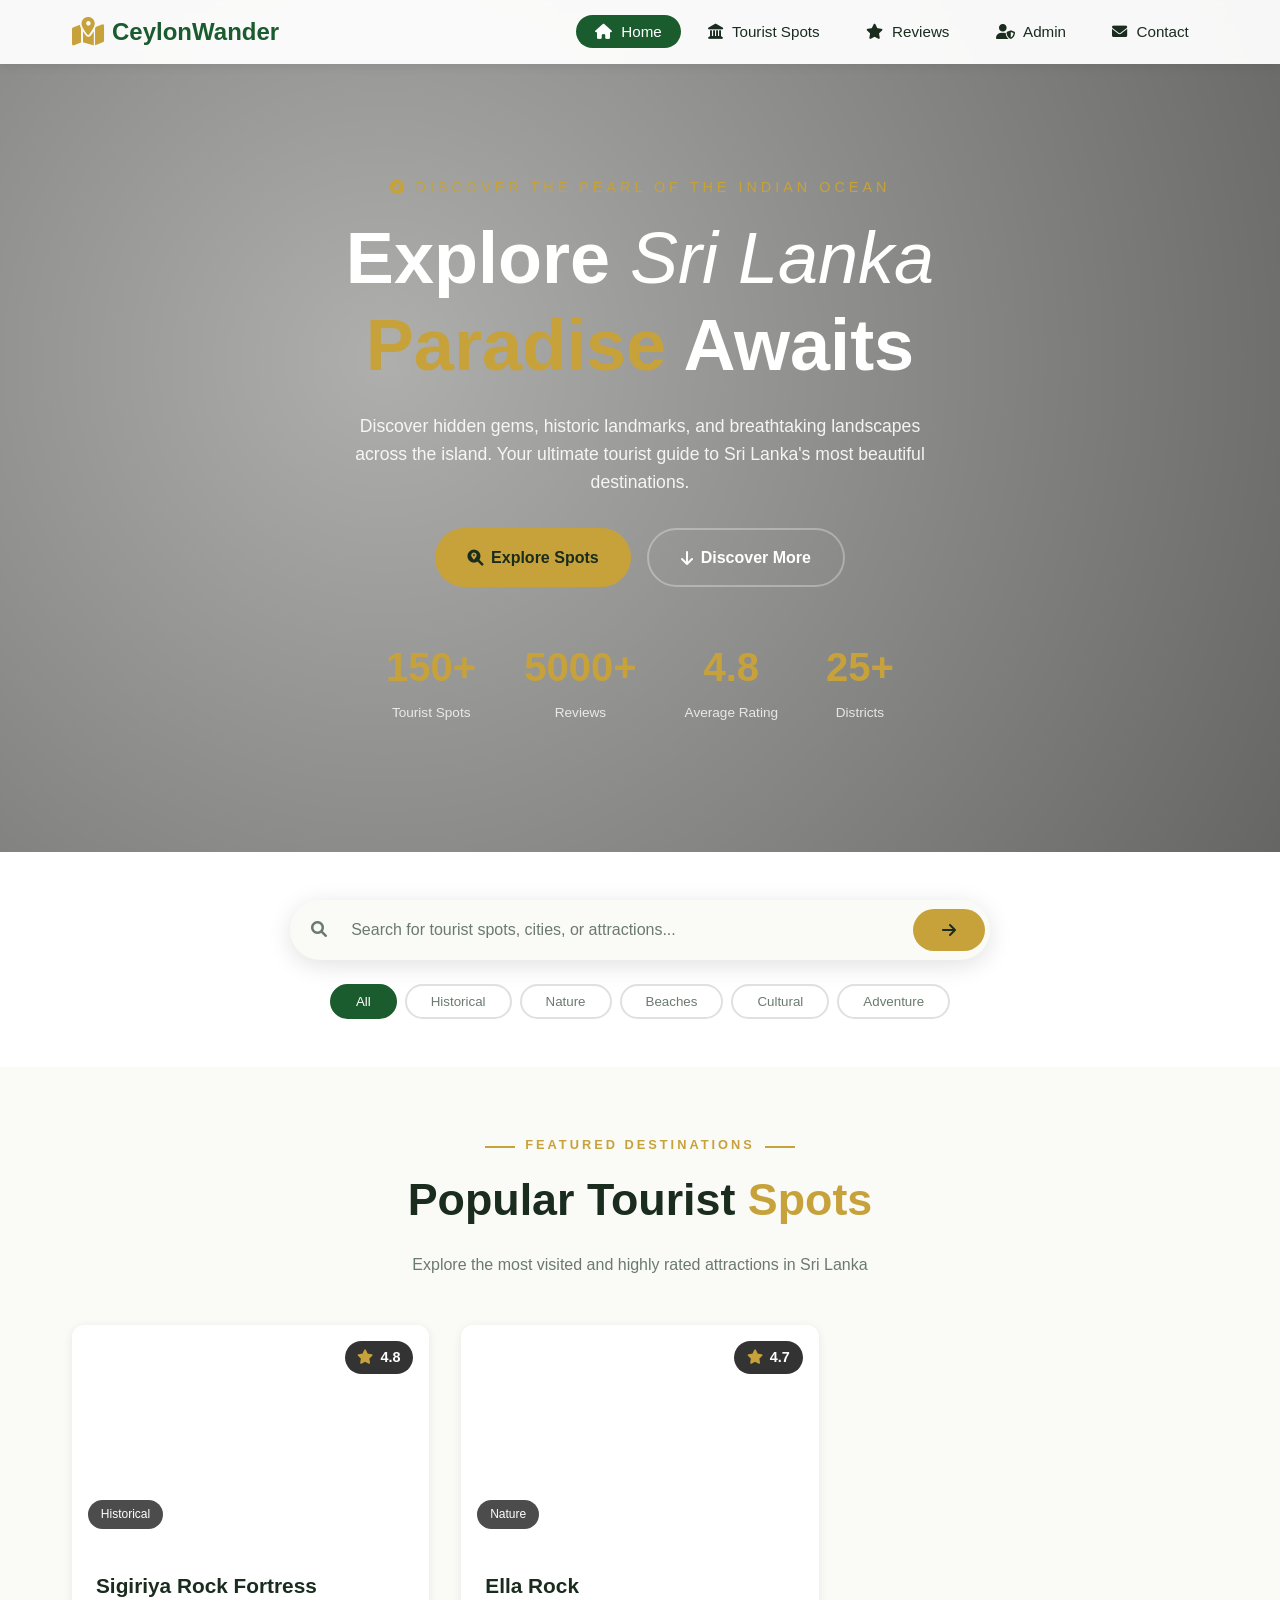
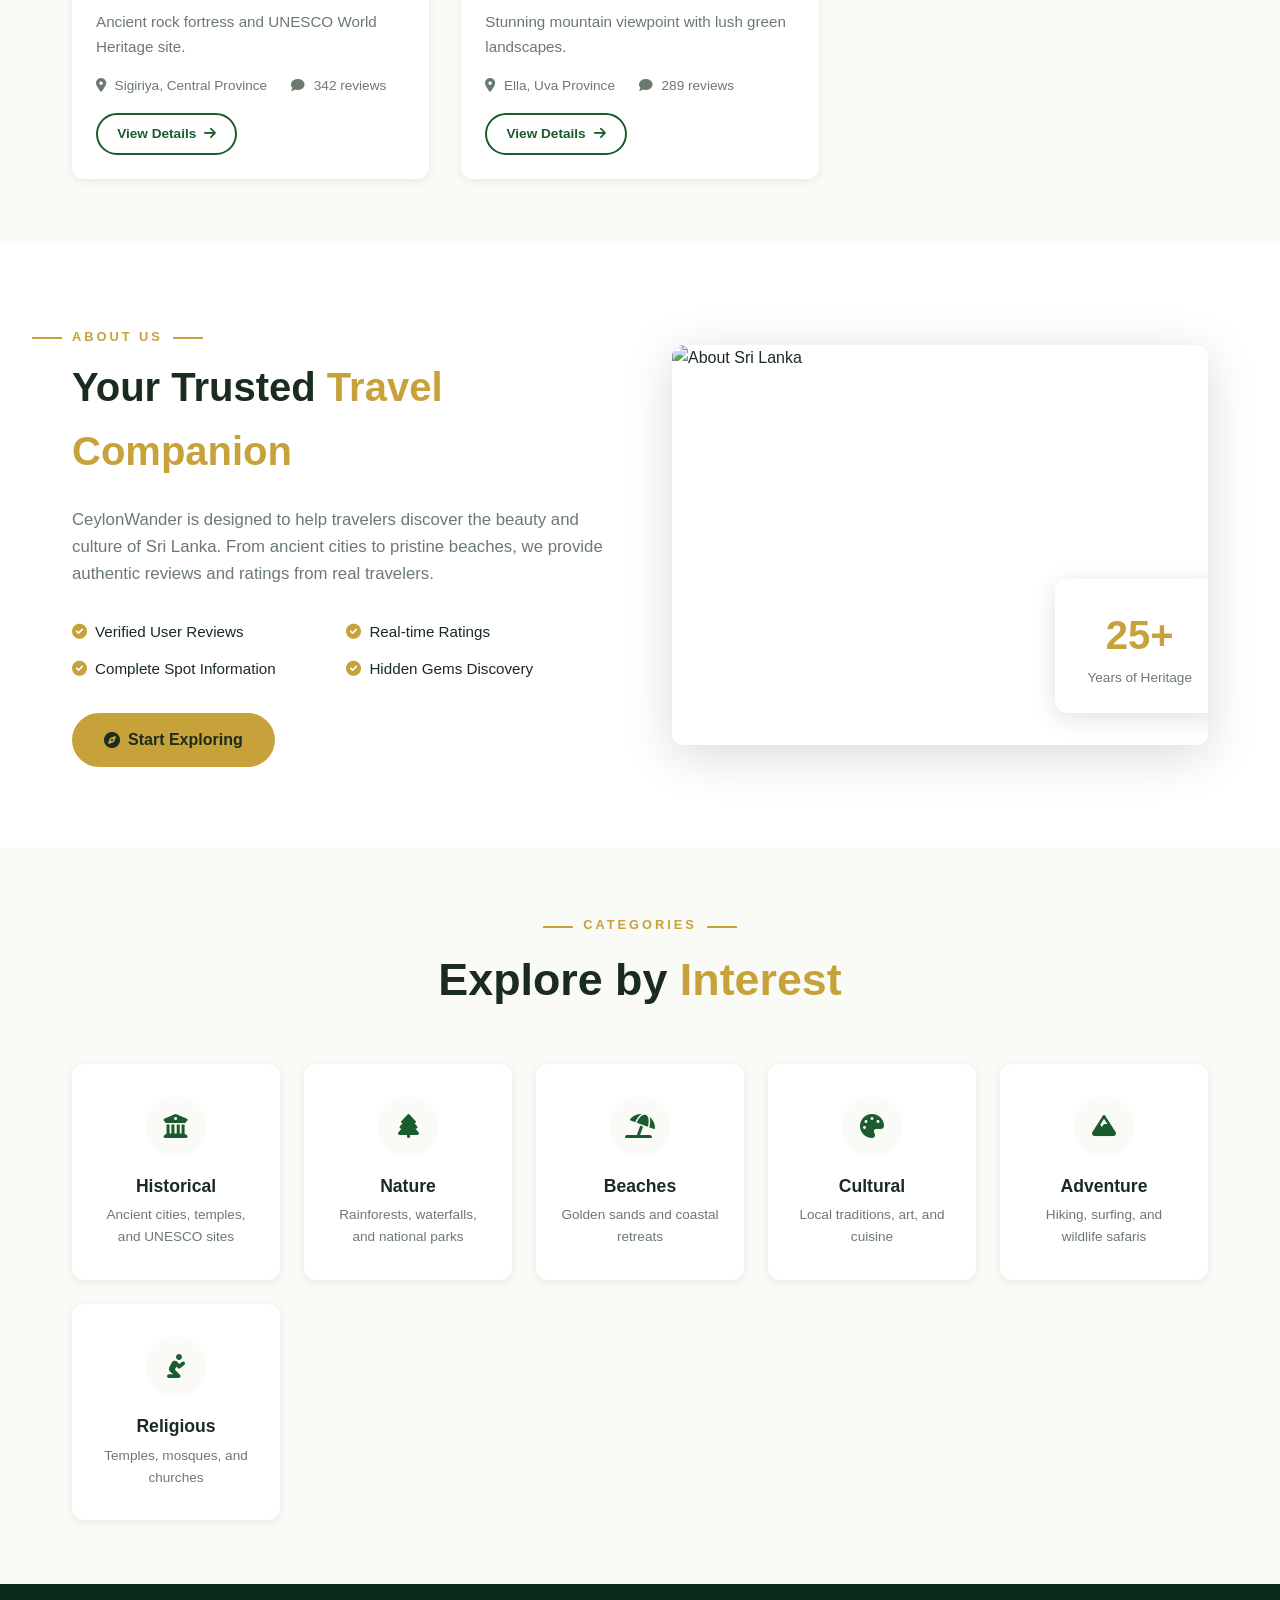
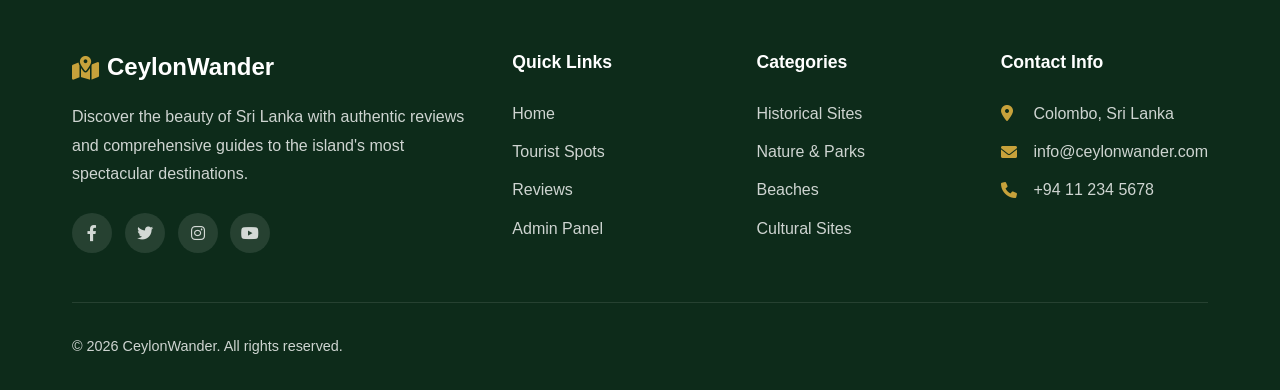
==== index.html @ 2b038f2c "CeylonWander frontend" ====
<!DOCTYPE html>
<html lang="en">
<head>
    <meta charset="UTF-8">
    <meta name="viewport" content="width=device-width, initial-scale=1.0">
    <title>CeylonWander - Home</title>
    <link rel="stylesheet" href="css/style.css">
    <link rel="stylesheet" href="https://cdnjs.cloudflare.com/ajax/libs/font-awesome/6.0.0/css/all.min.css">
</head>
<body>
    <!-- Navigation Bar -->
    <nav class="navbar">
        <div class="nav-container">
            <div class="nav-logo">
                <a href="index.html">
                    <i class="fas fa-map-marked-alt"></i>
                    <span>CeylonWander</span>
                </a>
            </div>
            <ul class="nav-menu" id="navMenu">
                <li><a href="index.html" class="active"><i class="fas fa-home"></i> Home</a></li>
                <li><a href="spots.html"><i class="fas fa-landmark"></i> Tourist Spots</a></li>
                <li><a href="reviews.html"><i class="fas fa-star"></i> Reviews</a></li>
                <li><a href="admin.html"><i class="fas fa-user-shield"></i> Admin</a></li>
                <li><a href="#contact"><i class="fas fa-envelope"></i> Contact</a></li>
            </ul>
            <div class="nav-toggle" id="navToggle">
                <i class="fas fa-bars"></i>
            </div>
        </div>
    </nav>

    <!-- Hero Section -->
    <section class="hero" id="hero">
        <div class="hero-bg-img"></div>
        <div class="cloud-moving">
            <img src="images/cloud.png" alt="cloud" />
        </div>
        <div class="cloud-moving cloud-moving-2">
            <img src="images/cloud.png" alt="cloud" />
        </div>
        <div class="cloud-moving cloud-moving-3">
            <img src="images/cloud.png" alt="cloud" />
        </div>
        <div class="hero-gradient"></div>
        <div class="particles" id="particles"></div>
        <div class="hero-content">
            <div class="hero-eyebrow">
                <i class="fas fa-compass"></i> DISCOVER THE PEARL OF THE INDIAN OCEAN
            </div>
            <h1 class="hero-title">
                Explore <em>Sri Lanka</em><br>
                <span style="color: #C7A23B;">Paradise</span> Awaits
            </h1>
            <p class="hero-subtitle">
                Discover hidden gems, historic landmarks, and breathtaking landscapes
                across the island. Your ultimate tourist guide to Sri Lanka's most
                beautiful destinations.
            </p>
            <div class="hero-actions">
                <a href="spots.html" class="btn btn-primary">
                    <i class="fas fa-search-location"></i> Explore Spots
                </a>
                <a href="#featured" class="btn btn-ghost">
                    <i class="fas fa-arrow-down"></i> Discover More
                </a>
            </div>
            <div class="hero-stats">
                <div class="stat-item">
                    <div class="stat-number" data-count="150">0</div>
                    <div class="stat-label">Tourist Spots</div>
                </div>
                <div class="stat-item">
                    <div class="stat-number" data-count="5000">0</div>
                    <div class="stat-label">Reviews</div>
                </div>
                <div class="stat-item">
                    <div class="stat-number" data-count="4.8">0</div>
                    <div class="stat-label">Average Rating</div>
                </div>
                <div class="stat-item">
                    <div class="stat-number" data-count="25">0</div>
                    <div class="stat-label">Districts</div>
                </div>
            </div>
        </div>
    </section>

    <!-- Search Section -->
    <section class="search-section" id="search">
        <div class="container">
            <div class="search-box">
                <div class="search-icon">
                    <i class="fas fa-search"></i>
                </div>
                <input type="text" id="searchInput" placeholder="Search for tourist spots, cities, or attractions..." />
                <button class="btn btn-primary" onclick="searchSpots()">
                    <i class="fas fa-arrow-right"></i>
                </button>
            </div>
            <div class="search-filters">
                <button class="filter-btn active" data-filter="all">All</button>
                <button class="filter-btn" data-filter="historical">Historical</button>
                <button class="filter-btn" data-filter="nature">Nature</button>
                <button class="filter-btn" data-filter="beach">Beaches</button>
                <button class="filter-btn" data-filter="cultural">Cultural</button>
                <button class="filter-btn" data-filter="adventure">Adventure</button>
            </div>
        </div>
    </section>

    <!-- Featured Tourist Spots -->
    <section class="featured-spots" id="featured">
        <div class="container">
            <div class="section-header">
                <span class="section-tag">Featured Destinations</span>
                <h2>Popular Tourist <span style="color: var(--primary-gold);">Spots</span></h2>
                <p>Explore the most visited and highly rated attractions in Sri Lanka</p>
            </div>
            <div class="spots-grid" id="spotsGrid">
                <!-- Spots will be loaded dynamically via JavaScript -->
            </div>
        </div>
    </section>

    <!-- About Section -->
    <section class="about-section" id="about">
        <div class="container">
            <div class="about-content">
                <div class="about-text">
                    <span class="section-tag">About Us</span>
                    <h2>Your Trusted <span style="color: var(--primary-gold);">Travel Companion</span></h2>
                    <p>
                        CeylonWander is designed to help travelers
                        discover the beauty and culture of Sri Lanka. From ancient cities
                        to pristine beaches, we provide authentic reviews and ratings from
                        real travelers.
                    </p>
                    <div class="about-features">
                        <div class="about-feature">
                            <i class="fas fa-check-circle"></i>
                            <span>Verified User Reviews</span>
                        </div>
                        <div class="about-feature">
                            <i class="fas fa-check-circle"></i>
                            <span>Real-time Ratings</span>
                        </div>
                        <div class="about-feature">
                            <i class="fas fa-check-circle"></i>
                            <span>Complete Spot Information</span>
                        </div>
                        <div class="about-feature">
                            <i class="fas fa-check-circle"></i>
                            <span>Hidden Gems Discovery</span>
                        </div>
                    </div>
                    <a href="spots.html" class="btn btn-gold">
                        <i class="fas fa-compass"></i> Start Exploring
                    </a>
                </div>
                <div class="about-image">
                    <img src="images/about-sri-lanka.jpg" alt="About Sri Lanka" />
                    <div class="about-image-overlay">
                        <div class="about-experience">
                            <span class="exp-number">25+</span>
                            <span class="exp-label">Years of Heritage</span>
                        </div>
                    </div>
                </div>
            </div>
        </div>
    </section>

    <!-- Quick Categories -->
    <section class="categories-section">
        <div class="container">
            <div class="section-header">
                <span class="section-tag">Categories</span>
                <h2>Explore by <span style="color: var(--primary-gold);">Interest</span></h2>
            </div>
            <div class="categories-grid">
                <div class="category-card" data-category="historical">
                    <div class="category-icon">
                        <i class="fas fa-university"></i>
                    </div>
                    <h3>Historical</h3>
                    <p>Ancient cities, temples, and UNESCO sites</p>
                </div>
                <div class="category-card" data-category="nature">
                    <div class="category-icon">
                        <i class="fas fa-tree"></i>
                    </div>
                    <h3>Nature</h3>
                    <p>Rainforests, waterfalls, and national parks</p>
                </div>
                <div class="category-card" data-category="beach">
                    <div class="category-icon">
                        <i class="fas fa-umbrella-beach"></i>
                    </div>
                    <h3>Beaches</h3>
                    <p>Golden sands and coastal retreats</p>
                </div>
                <div class="category-card" data-category="cultural">
                    <div class="category-icon">
                        <i class="fas fa-palette"></i>
                    </div>
                    <h3>Cultural</h3>
                    <p>Local traditions, art, and cuisine</p>
                </div>
                <div class="category-card" data-category="adventure">
                    <div class="category-icon">
                        <i class="fas fa-mountain"></i>
                    </div>
                    <h3>Adventure</h3>
                    <p>Hiking, surfing, and wildlife safaris</p>
                </div>
                <div class="category-card" data-category="religious">
                    <div class="category-icon">
                        <i class="fas fa-pray"></i>
                    </div>
                    <h3>Religious</h3>
                    <p>Temples, mosques, and churches</p>
                </div>
            </div>
        </div>
    </section>

    <!-- Footer -->
    <footer class="footer" id="contact">
        <div class="container">
            <div class="footer-grid">
                <div class="footer-col">
                    <div class="footer-logo">
                        <i class="fas fa-map-marked-alt"></i>
                        <span>CeylonWander</span>
                    </div>
                    <p>
                        Discover the beauty of Sri Lanka with authentic reviews
                        and comprehensive guides to the island's most spectacular
                        destinations.
                    </p>
                    <div class="social-links">
                        <a href="#"><i class="fab fa-facebook-f"></i></a>
                        <a href="#"><i class="fab fa-twitter"></i></a>
                        <a href="#"><i class="fab fa-instagram"></i></a>
                        <a href="#"><i class="fab fa-youtube"></i></a>
                    </div>
                </div>
                <div class="footer-col">
                    <h4>Quick Links</h4>
                    <ul>
                        <li><a href="index.html">Home</a></li>
                        <li><a href="spots.html">Tourist Spots</a></li>
                        <li><a href="reviews.html">Reviews</a></li>
                        <li><a href="admin.html">Admin Panel</a></li>
                    </ul>
                </div>
                <div class="footer-col">
                    <h4>Categories</h4>
                    <ul>
                        <li><a href="spots.html?category=historical">Historical Sites</a></li>
                        <li><a href="spots.html?category=nature">Nature &amp; Parks</a></li>
                        <li><a href="spots.html?category=beach">Beaches</a></li>
                        <li><a href="spots.html?category=cultural">Cultural Sites</a></li>
                    </ul>
                </div>
                <div class="footer-col">
                    <h4>Contact Info</h4>
                    <ul class="contact-info">
                        <li>
                            <i class="fas fa-map-marker-alt"></i>
                            <span>Colombo, Sri Lanka</span>
                        </li>
                        <li>
                            <i class="fas fa-envelope"></i>
                            <span>info@ceylonwander.com</span>
                        </li>
                        <li>
                            <i class="fas fa-phone"></i>
                            <span>+94 11 234 5678</span>
                        </li>
                    </ul>
                </div>
            </div>
            <div class="footer-bottom">
                <p>&copy; 2026 CeylonWander. All rights reserved.</p>
            </div>
        </div>
    </footer>

    <!-- ======================================== -->
    <!-- SCRIPTS - Load in CORRECT ORDER          -->
    <!-- ======================================== -->
    <!-- 1. API Configuration FIRST -->
    <script src="js/api-config.js"></script>
    <!-- 2. Core Utilities -->
    <script src="js/app.js"></script>
    <!-- 3. Data Handling -->
    <script src="js/spots.js"></script>
    <script src="js/reviews.js"></script>

    <!-- ======================================== -->
    <!-- HOME PAGE INITIALIZATION                 -->
    <!-- ======================================== -->
    <script>
        /**
         * Load featured spots from Azure API
         */
        async function loadFeaturedSpots() {
            try {
                const spots = await getSpots();
                const grid = document.getElementById('spotsGrid');

                if (!spots || !Array.isArray(spots) || spots.length === 0) {
                    grid.innerHTML = `
                        <div style="text-align: center; padding: 2rem; grid-column: 1 / -1;">
                            <p style="color: var(--text-muted);">No tourist spots found. Add some in the admin panel!</p>
                        </div>
                    `;
                    return;
                }

                const featuredSpots = spots.slice(0, 6);
                grid.innerHTML = featuredSpots.map(spot => `
                    <div class="spot-card" data-category="${spot.category}">
                        <div class="spot-image">
                            <img src="${spot.imageUrl || spot.image || 'images/placeholder.jpg'}"
                                alt="${spot.name}"
                                loading="lazy"
                                onerror="this.src='images/placeholder.jpg'">
                            <span class="spot-rating">
                                <i class="fas fa-star"></i> ${spot.rating || 0}
                            </span>
                            <span class="spot-category">${spot.category}</span>
                        </div>
                        <div class="spot-info">
                            <h3>${spot.name}</h3>
                            <p>${spot.shortDescription}</p>
                            <div class="spot-meta">
                                <span><i class="fas fa-map-marker-alt"></i> ${spot.location}</span>
                                <span><i class="fas fa-comment"></i> ${spot.reviewsCount || 0} reviews</span>
                            </div>
                            <a href="spot-details.html?id=${spot.id}" class="btn btn-outline btn-sm">
                                View Details <i class="fas fa-arrow-right"></i>
                            </a>
                        </div>
                    </div>
                `).join('');
            } catch (error) {
                console.error('Error loading featured spots:', error);
                document.getElementById('spotsGrid').innerHTML = `
                    <div style="text-align: center; padding: 2rem; grid-column: 1 / -1;">
                        <p style="color: red;">Error loading spots. Check console for details.</p>
                    </div>
                `;
            }
        }

        /**
         * Setup data change listener to refresh spots when admin makes changes
         */
        function setupDataChangeListener() {
            try {
                const channel = new BroadcastChannel('sl_tourist_data');
                channel.onmessage = function(event) {
                    if (event.data.type === 'dataChanged') {
                        console.log('Data changed, refreshing featured spots...');
                        loadFeaturedSpots();
                    }
                };
            } catch (e) {
                console.log('Using polling fallback for data changes...');
                setInterval(async function() {
                    const lastChange = localStorage.getItem('dataChanged');
                    const lastLoaded = sessionStorage.getItem('homeSpotsLastLoaded');
                    if (lastChange && (!lastLoaded || lastChange > lastLoaded)) {
                        console.log('Data changed via polling, refreshing featured spots...');
                        await loadFeaturedSpots();
                        sessionStorage.setItem('homeSpotsLastLoaded', lastChange);
                    }
                }, 3000);
            }
        }

        /**
         * Initialize hero animations (stats counter)
         */
        function initHeroAnimations() {
            const stats = document.querySelectorAll('.stat-number');
            stats.forEach(stat => {
                const target = parseFloat(stat.getAttribute('data-count'));
                let current = 0;
                const increment = target / 60;
                const timer = setInterval(() => {
                    current += increment;
                    if (current >= target) {
                        stat.textContent = target + (target === 4.8 ? '' : '+');
                        clearInterval(timer);
                    } else {
                        stat.textContent = Math.floor(current) + (target === 4.8 ? '' : '+');
                    }
                }, 30);
            });
        }

        /**
         * Initialize search functionality
         */
        function initSearch() {
            const searchInput = document.getElementById('searchInput');
            if (searchInput) {
                searchInput.addEventListener('keypress', function(e) {
                    if (e.key === 'Enter') {
                        searchSpots();
                    }
                });
            }
        }

        /**
         * Search spots function
         */
        function searchSpots() {
            const query = document.getElementById('searchInput').value;
            if (query.trim()) {
                window.location.href = `spots.html?search=${encodeURIComponent(query)}`;
            }
        }

        /**
         * Initialize category filters
         */
        function initCategoryFilters() {
            const filterBtns = document.querySelectorAll('.filter-btn');
            const categoryCards = document.querySelectorAll('.category-card');

            filterBtns.forEach(btn => {
                btn.addEventListener('click', function() {
                    filterBtns.forEach(b => b.classList.remove('active'));
                    this.classList.add('active');
                    const filter = this.getAttribute('data-filter');
                    if (filter === 'all') {
                        window.location.href = 'spots.html';
                    } else {
                        window.location.href = `spots.html?category=${filter}`;
                    }
                });
            });

            categoryCards.forEach(card => {
                card.addEventListener('click', function() {
                    const category = this.getAttribute('data-category');
                    window.location.href = `spots.html?category=${category}`;
                });
            });
        }

        // ========================================
        // INITIALIZE ON PAGE LOAD
        // ========================================
        document.addEventListener('DOMContentLoaded', function() {
            loadFeaturedSpots();
            initHeroAnimations();
            initSearch();
            initCategoryFilters();
            setupDataChangeListener();
        });

        // Make functions globally available
        window.loadFeaturedSpots = loadFeaturedSpots;
        window.initHeroAnimations = initHeroAnimations;
        window.initSearch = initSearch;
        window.searchSpots = searchSpots;
        window.initCategoryFilters = initCategoryFilters;
        window.setupDataChangeListener = setupDataChangeListener;
    </script>
</body>
</html>
---- css/style.css ----
/* ========================================
   CSS VARIABLES & RESET
   ======================================== */
:root {
    --primary-green: #1A5C2E;
    --primary-gold: #C7A23B;
    --primary-dark: #0D2B1A;
    --text-dark: #1A2C1E;
    --text-light: #F5F5F0;
    --text-muted: #6B7A6F;
    --bg-light: #FAFAF7;
    --bg-white: #FFFFFF;
    --shadow-sm: 0 2px 10px rgba(0,0,0,0.08);
    --shadow-md: 0 5px 25px rgba(0,0,0,0.12);
    --shadow-lg: 0 10px 50px rgba(0,0,0,0.15);
    --border-radius: 12px;
    --transition: all 0.3s cubic-bezier(0.4, 0, 0.2, 1);
}

* {
    margin: 0;
    padding: 0;
    box-sizing: border-box;
}

html {
    scroll-behavior: smooth;
}

body {
    font-family: 'Segoe UI', Tahoma, Geneva, Verdana, sans-serif;
    background-color: var(--bg-light);
    color: var(--text-dark);
    line-height: 1.6;
    overflow-x: hidden;
}

a {
    text-decoration: none;
    color: inherit;
}

ul {
    list-style: none;
}

img {
    max-width: 100%;
    height: auto;
    display: block;
}

.container {
    max-width: 1200px;
    margin: 0 auto;
    padding: 0 2rem;
}

.section-header {
    text-align: center;
    margin-bottom: 3rem;
}

.section-tag {
    display: inline-block;
    font-size: 0.8rem;
    font-weight: 600;
    letter-spacing: 3px;
    text-transform: uppercase;
    color: var(--primary-gold);
    margin-bottom: 0.5rem;
    position: relative;
}

.section-tag::before,
.section-tag::after {
    content: '';
    position: absolute;
    top: 50%;
    width: 30px;
    height: 2px;
    background: var(--primary-gold);
}

.section-tag::before {
    right: calc(100% + 10px);
}

.section-tag::after {
    left: calc(100% + 10px);
}

.section-header h2 {
    font-size: 2.8rem;
    margin-bottom: 1rem;
}

.section-header p {
    color: var(--text-muted);
    max-width: 600px;
    margin: 0 auto;
}

/* ========================================
   NAVBAR
   ======================================== */
.navbar {
    position: fixed;
    top: 0;
    left: 0;
    right: 0;
    z-index: 1000;
    padding: 0.8rem 0;
    background: rgba(255, 255, 255, 0.95);
    backdrop-filter: blur(10px);
    box-shadow: var(--shadow-sm);
    transition: var(--transition);
}

.navbar.scrolled {
    padding: 0.5rem 0;
    box-shadow: var(--shadow-md);
}

.nav-container {
    max-width: 1200px;
    margin: 0 auto;
    padding: 0 2rem;
    display: flex;
    justify-content: space-between;
    align-items: center;
}

.nav-logo a {
    display: flex;
    align-items: center;
    gap: 0.5rem;
    font-size: 1.5rem;
    font-weight: 700;
    color: var(--primary-green);
}

.nav-logo i {
    color: var(--primary-gold);
    font-size: 1.8rem;
}

.nav-menu {
    display: flex;
    align-items: center;
    gap: 0.5rem;
}

.nav-menu li a {
    padding: 0.5rem 1.2rem;
    border-radius: 30px;
    font-weight: 500;
    font-size: 0.95rem;
    transition: var(--transition);
    color: var(--text-dark);
}

.nav-menu li a:hover,
.nav-menu li a.active {
    background: var(--primary-green);
    color: white;
}

.nav-menu li a i {
    margin-right: 0.3rem;
}

.nav-toggle {
    display: none;
    font-size: 1.5rem;
    cursor: pointer;
    color: var(--text-dark);
}

/* ========================================
   HERO SECTION
   ======================================== */
.hero {
    position: relative;
    min-height: 100vh;
    display: flex;
    align-items: center;
    justify-content: center;
    text-align: center;
    color: white;
    overflow: hidden;
    margin-top: 0;
}

.hero-bg-img {
    position: absolute;
    top: 0;
    left: 0;
    width: 100%;
    height: 100%;
    background: url('../images/bg2.jpg') no-repeat center center;
    background-size: cover;
    z-index: -3;
}

.cloud-moving {
    position: absolute;
    left: -50px;
    pointer-events: none;
    z-index: -2;
}

.cloud-moving img {
    transform: scale(0.1);
    animation: cloudFloat 6s linear infinite;
    pointer-events: none;
}

.cloud-moving-2 {
    top: 20%;
    animation-delay: 2s;
}

.cloud-moving-3 {
    top: 60%;
    animation-delay: 4s;
}

@keyframes cloudFloat {
    0% {
        transform: translateX(-30vw) scale(0.8);
        opacity: 0;
    }
    10% { opacity: 0.3; }
    30% { opacity: 0.25; }
    50% { opacity: 0.2; }
    70% { opacity: 0.1; }
    100% {
        transform: translateX(30vw) scale(0.4);
        opacity: 0;
    }
}

.hero-gradient {
    position: absolute;
    top: 0;
    left: 0;
    width: 100%;
    height: 100%;
    background: radial-gradient(circle at 30% 40%, rgba(0,0,0,0.3) 0%, rgba(0,0,0,0.6) 100%);
    z-index: -1;
}

.particles {
    position: absolute;
    top: 0;
    left: 0;
    width: 100%;
    height: 100%;
    z-index: -1;
}

.hero-content {
    max-width: 900px;
    margin: 0 auto;
    padding: 0 2rem;
    animation: fadeInUp 1s ease-out;
}

@keyframes fadeInUp {
    from {
        opacity: 0;
        transform: translateY(40px);
    }
    to {
        opacity: 1;
        transform: translateY(0);
    }
}

.hero-eyebrow {
    font-size: 0.9rem;
    letter-spacing: 4px;
    text-transform: uppercase;
    margin-bottom: 1rem;
    color: var(--primary-gold);
}

.hero-title {
    font-size: 4.5rem;
    line-height: 1.2;
    margin-bottom: 1.5rem;
}

.hero-title em {
    font-style: italic;
    font-weight: 400;
}

.hero-subtitle {
    font-size: 1.1rem;
    opacity: 0.9;
    margin-bottom: 2rem;
    max-width: 600px;
    margin-left: auto;
    margin-right: auto;
}

/* ========================================
   BUTTONS
   ======================================== */
.btn {
    display: inline-flex;
    align-items: center;
    gap: 0.5rem;
    padding: 0.9rem 2rem;
    border-radius: 40px;
    text-decoration: none;
    font-weight: 600;
    transition: var(--transition);
    cursor: pointer;
    border: none;
    font-size: 1rem;
}

.btn-primary {
    background: var(--primary-gold);
    color: #1A2C1E;
}

.btn-primary:hover {
    background: #B8922E;
    transform: translateY(-3px);
    box-shadow: 0 10px 20px rgba(0,0,0,0.2);
}

.btn-ghost {
    background: transparent;
    color: white;
    border: 2px solid rgba(255,255,255,0.3);
}

.btn-ghost:hover {
    background: rgba(255,255,255,0.1);
    transform: translateY(-3px);
}

.btn-outline {
    background: transparent;
    color: var(--primary-green);
    border: 2px solid var(--primary-green);
}

.btn-outline:hover {
    background: var(--primary-green);
    color: white;
    transform: translateY(-3px);
}

.btn-gold {
    background: var(--primary-gold);
    color: #1A2C1E;
}

.btn-gold:hover {
    background: #B8922E;
    transform: translateY(-3px);
    box-shadow: 0 10px 20px rgba(199,162,59,0.3);
}

.btn-sm {
    padding: 0.5rem 1.2rem;
    font-size: 0.85rem;
}

.hero-actions {
    display: flex;
    gap: 1rem;
    justify-content: center;
    margin-bottom: 3rem;
    flex-wrap: wrap;
}

.hero-stats {
    display: flex;
    justify-content: center;
    gap: 3rem;
    flex-wrap: wrap;
}

.stat-item {
    text-align: center;
}

.stat-number {
    font-size: 2.5rem;
    font-weight: 700;
    color: var(--primary-gold);
}

.stat-label {
    font-size: 0.85rem;
    opacity: 0.8;
    margin-top: 0.2rem;
}

/* ========================================
   SEARCH SECTION
   ======================================== */
.search-section {
    padding: 3rem 0;
    background: white;
    margin-top: -3rem;
    position: relative;
    z-index: 10;
}

.search-box {
    display: flex;
    align-items: center;
    background: var(--bg-light);
    border-radius: 60px;
    padding: 0.2rem;
    max-width: 700px;
    margin: 0 auto;
    box-shadow: var(--shadow-md);
    border: 2px solid transparent;
    transition: var(--transition);
}

.search-box:focus-within {
    border-color: var(--primary-gold);
}

.search-icon {
    padding: 0 1rem;
    color: var(--text-muted);
}

.search-box input {
    flex: 1;
    padding: 1rem 0.5rem;
    border: none;
    background: transparent;
    font-size: 1rem;
    outline: none;
    color: var(--text-dark);
}

.search-box input::placeholder {
    color: var(--text-muted);
}

.search-box .btn {
    border-radius: 40px;
    padding: 0.8rem 1.8rem;
}

.search-filters {
    display: flex;
    flex-wrap: wrap;
    justify-content: center;
    gap: 0.5rem;
    margin-top: 1.5rem;
}

.filter-btn {
    padding: 0.5rem 1.5rem;
    border: 2px solid #e0e0e0;
    border-radius: 30px;
    background: transparent;
    cursor: pointer;
    font-weight: 500;
    transition: var(--transition);
    color: var(--text-muted);
}

.filter-btn:hover {
    border-color: var(--primary-gold);
    color: var(--primary-gold);
}

.filter-btn.active {
    background: var(--primary-green);
    color: white;
    border-color: var(--primary-green);
}

/* ========================================
   FEATURED SPOTS
   ======================================== */
.featured-spots {
    padding: 4rem 0;
}

.spots-grid {
    display: grid;
    grid-template-columns: repeat(auto-fill, minmax(320px, 1fr));
    gap: 2rem;
}

.spot-card {
    background: white;
    border-radius: var(--border-radius);
    overflow: hidden;
    box-shadow: var(--shadow-sm);
    transition: var(--transition);
}

.spot-card:hover {
    transform: translateY(-8px);
    box-shadow: var(--shadow-lg);
}

.spot-image {
    position: relative;
    height: 220px;
    overflow: hidden;
}

.spot-image img {
    width: 100%;
    height: 100%;
    object-fit: cover;
    transition: var(--transition);
}

.spot-card:hover .spot-image img {
    transform: scale(1.05);
}

.spot-rating {
    position: absolute;
    top: 1rem;
    right: 1rem;
    background: rgba(0,0,0,0.8);
    color: white;
    padding: 0.3rem 0.8rem;
    border-radius: 20px;
    font-size: 0.9rem;
    font-weight: 600;
}

.spot-rating i {
    color: var(--primary-gold);
    margin-right: 0.2rem;
}

.spot-category {
    position: absolute;
    bottom: 1rem;
    left: 1rem;
    background: rgba(0,0,0,0.7);
    color: white;
    padding: 0.3rem 0.8rem;
    border-radius: 20px;
    font-size: 0.75rem;
    text-transform: capitalize;
}

.spot-info {
    padding: 1.5rem;
}

.spot-info h3 {
    font-size: 1.3rem;
    margin-bottom: 0.5rem;
}

.spot-info p {
    color: var(--text-muted);
    font-size: 0.95rem;
    margin-bottom: 1rem;
    display: -webkit-box;
    /* -webkit-line-clamp: 2; */
    -webkit-box-orient: vertical;
    overflow: hidden;
}

.spot-meta {
    display: flex;
    gap: 1.5rem;
    font-size: 0.85rem;
    color: var(--text-muted);
    margin-bottom: 1rem;
}

.spot-meta i {
    margin-right: 0.3rem;
}

/* ========================================
   ABOUT SECTION
   ======================================== */
.about-section {
    padding: 5rem 0;
    background: white;
}

.about-content {
    display: grid;
    grid-template-columns: 1fr 1fr;
    gap: 4rem;
    align-items: center;
}

.about-text h2 {
    font-size: 2.5rem;
    margin-bottom: 1.5rem;
}

.about-text p {
    color: var(--text-muted);
    margin-bottom: 2rem;
    font-size: 1.05rem;
}

.about-features {
    display: grid;
    grid-template-columns: 1fr 1fr;
    gap: 0.8rem;
    margin-bottom: 2rem;
}

.about-feature {
    display: flex;
    align-items: center;
    gap: 0.5rem;
    font-size: 0.95rem;
}

.about-feature i {
    color: var(--primary-gold);
}

.about-image {
    position: relative;
    border-radius: var(--border-radius);
    overflow: hidden;
    box-shadow: var(--shadow-lg);
}

.about-image img {
    width: 100%;
    height: 400px;
    object-fit: cover;
}

.about-image-overlay {
    position: absolute;
    bottom: 2rem;
    right: -1rem;
    background: white;
    padding: 1.5rem 2rem;
    border-radius: var(--border-radius);
    box-shadow: var(--shadow-md);
}

.about-experience {
    display: flex;
    flex-direction: column;
    align-items: center;
}

.exp-number {
    font-size: 2.5rem;
    font-weight: 700;
    color: var(--primary-gold);
}

.exp-label {
    font-size: 0.85rem;
    color: var(--text-muted);
}

/* ========================================
   CATEGORIES SECTION
   ======================================== */
.categories-section {
    padding: 4rem 0;
    background: var(--bg-light);
}

.categories-grid {
    display: grid;
    grid-template-columns: repeat(auto-fill, minmax(180px, 1fr));
    gap: 1.5rem;
}

.category-card {
    background: white;
    padding: 2rem 1.5rem;
    border-radius: var(--border-radius);
    text-align: center;
    cursor: pointer;
    transition: var(--transition);
    box-shadow: var(--shadow-sm);
}

.category-card:hover {
    transform: translateY(-5px);
    box-shadow: var(--shadow-md);
    border-bottom: 3px solid var(--primary-gold);
}

.category-icon {
    width: 60px;
    height: 60px;
    margin: 0 auto 1rem;
    background: var(--bg-light);
    border-radius: 50%;
    display: flex;
    align-items: center;
    justify-content: center;
    font-size: 1.5rem;
    color: var(--primary-green);
    transition: var(--transition);
}

.category-card:hover .category-icon {
    background: var(--primary-gold);
    color: white;
}

.category-card h3 {
    font-size: 1.1rem;
    margin-bottom: 0.3rem;
}

.category-card p {
    font-size: 0.85rem;
    color: var(--text-muted);
}

/* ========================================
   FOOTER
   ======================================== */
.footer {
    background: var(--primary-dark);
    color: rgba(255,255,255,0.8);
    padding: 4rem 0 2rem;
}

.footer-grid {
    display: grid;
    grid-template-columns: 2fr 1fr 1fr 1fr;
    gap: 3rem;
    margin-bottom: 3rem;
}

.footer-logo {
    display: flex;
    align-items: center;
    gap: 0.5rem;
    font-size: 1.5rem;
    font-weight: 700;
    color: white;
    margin-bottom: 1rem;
}

.footer-logo i {
    color: var(--primary-gold);
}

.footer-col p {
    margin-bottom: 1.5rem;
    line-height: 1.8;
}

.social-links {
    display: flex;
    gap: 0.8rem;
}

.social-links a {
    width: 40px;
    height: 40px;
    background: rgba(255,255,255,0.1);
    border-radius: 50%;
    display: flex;
    align-items: center;
    justify-content: center;
    transition: var(--transition);
}

.social-links a:hover {
    background: var(--primary-gold);
    transform: translateY(-3px);
}

.footer-col h4 {
    color: white;
    margin-bottom: 1.5rem;
    font-size: 1.1rem;
}

.footer-col ul li {
    margin-bottom: 0.8rem;
}

.footer-col ul li a:hover {
    color: var(--primary-gold);
}

.contact-info li {
    display: flex;
    align-items: center;
    gap: 0.8rem;
}

.contact-info li i {
    color: var(--primary-gold);
    width: 20px;
}

.footer-bottom {
    border-top: 1px solid rgba(255,255,255,0.1);
    padding-top: 2rem;
    display: flex;
    justify-content: space-between;
    flex-wrap: wrap;
    gap: 1rem;
    font-size: 0.9rem;
}

/* ========================================
   RESPONSIVE DESIGN
   ======================================== */
@media (max-width: 1024px) {
    .hero-title {
        font-size: 3.5rem;
    }
    
    .about-content {
        grid-template-columns: 1fr;
        gap: 2rem;
    }
    
    .about-image img {
        height: 300px;
    }
    
    .footer-grid {
        grid-template-columns: 1fr 1fr;
        gap: 2rem;
    }
}

@media (max-width: 768px) {
    .nav-toggle {
        display: block;
    }
    
    .nav-menu {
        position: fixed;
        top: 70px;
        left: 0;
        right: 0;
        background: white;
        flex-direction: column;
        padding: 2rem;
        box-shadow: var(--shadow-md);
        transform: translateX(100%);
        transition: var(--transition);
        gap: 0;
    }
    
    .nav-menu.active {
        transform: translateX(0);
    }
    
    .nav-menu li a {
        display: block;
        padding: 0.8rem 1.2rem;
        border-radius: 0;
        border-bottom: 1px solid #f0f0f0;
    }
    
    .hero-title {
        font-size: 2.5rem;
    }
    
    .hero-stats {
        gap: 1.5rem;
    }
    
    .stat-number {
        font-size: 1.8rem;
    }
    
    .spots-grid {
        grid-template-columns: 1fr;
    }
    
    .categories-grid {
        grid-template-columns: repeat(2, 1fr);
    }
    
    .about-features {
        grid-template-columns: 1fr;
    }
    
    .about-image-overlay {
        right: 0;
        bottom: 1rem;
        padding: 1rem;
    }
    
    .footer-grid {
        grid-template-columns: 1fr;
        gap: 2rem;
    }
    
    .footer-bottom {
        flex-direction: column;
        text-align: center;
    }
    
    .search-box {
        flex-wrap: wrap;
        border-radius: var(--border-radius);
        padding: 0.5rem;
    }
    
    .search-box input {
        width: 100%;
        padding: 0.8rem;
    }
    
    .search-box .btn {
        width: 100%;
        justify-content: center;
    }
}

@media (max-width: 480px) {
    .hero-title {
        font-size: 2rem;
    }
    
    .hero-subtitle {
        font-size: 0.95rem;
    }
    
    .hero-actions {
        flex-direction: column;
        align-items: center;
    }
    
    .hero-actions .btn {
        width: 100%;
        justify-content: center;
    }
    
    .categories-grid {
        grid-template-columns: 1fr 1fr;
        gap: 1rem;
    }
    
    .category-card {
        padding: 1.5rem 1rem;
    }
    
    .section-header h2 {
        font-size: 2rem;
    }
}

/* ========================================
   SCROLL ANIMATION UTILITY
   ======================================== */
.fade-in {
    opacity: 0;
    transform: translateY(30px);
    transition: opacity 0.6s ease, transform 0.6s ease;
}

.fade-in.visible {
    opacity: 1;
    transform: translateY(0);
}

/* ========================================
   UTILITY CLASSES
   ======================================== */
.text-center { text-align: center; }
.text-gold { color: var(--primary-gold); }
.text-green { color: var(--primary-green); }
.mb-1 { margin-bottom: 0.5rem; }
.mb-2 { margin-bottom: 1rem; }
.mb-3 { margin-bottom: 2rem; }
.mb-4 { margin-bottom: 3rem; }
.mt-1 { margin-top: 0.5rem; }
.mt-2 { margin-top: 1rem; }
.mt-3 { margin-top: 2rem; }
.mt-4 { margin-top: 3rem; }

/* ========================================
   ADDITIONAL HERO ANIMATIONS
   ======================================== */
@keyframes float {
    0%, 100% { transform: translateY(0px); }
    50% { transform: translateY(-10px); }
}

.hero-title em {
    animation: float 3s ease-in-out infinite;
    display: inline-block;
}

/* ========================================
   CLOUD ANIMATION FIXES
   ======================================== */
@media (max-width: 768px) {
    .cloud-moving img {
        transform: scale(0.05);
    }
    
    .cloud-moving-2 {
        top: 30%;
    }
    
    .cloud-moving-3 {
        top: 70%;
    }
}
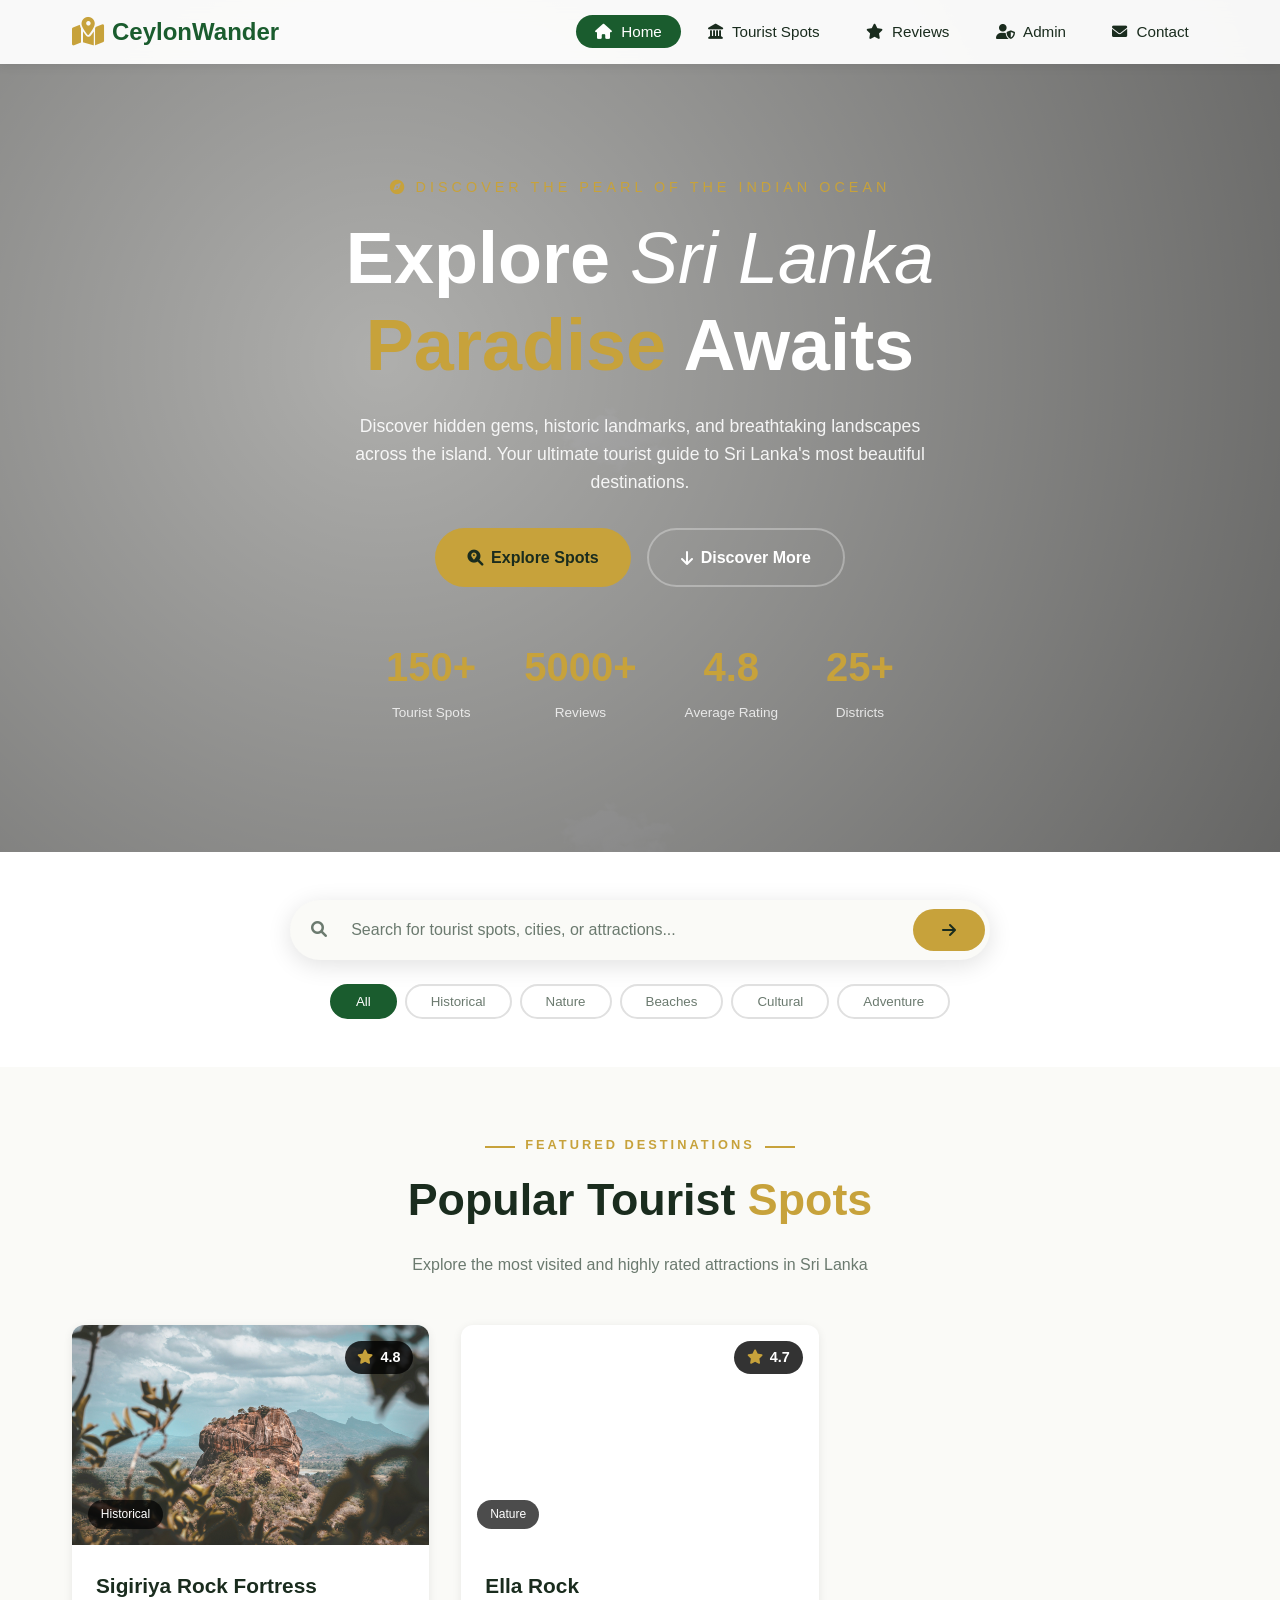
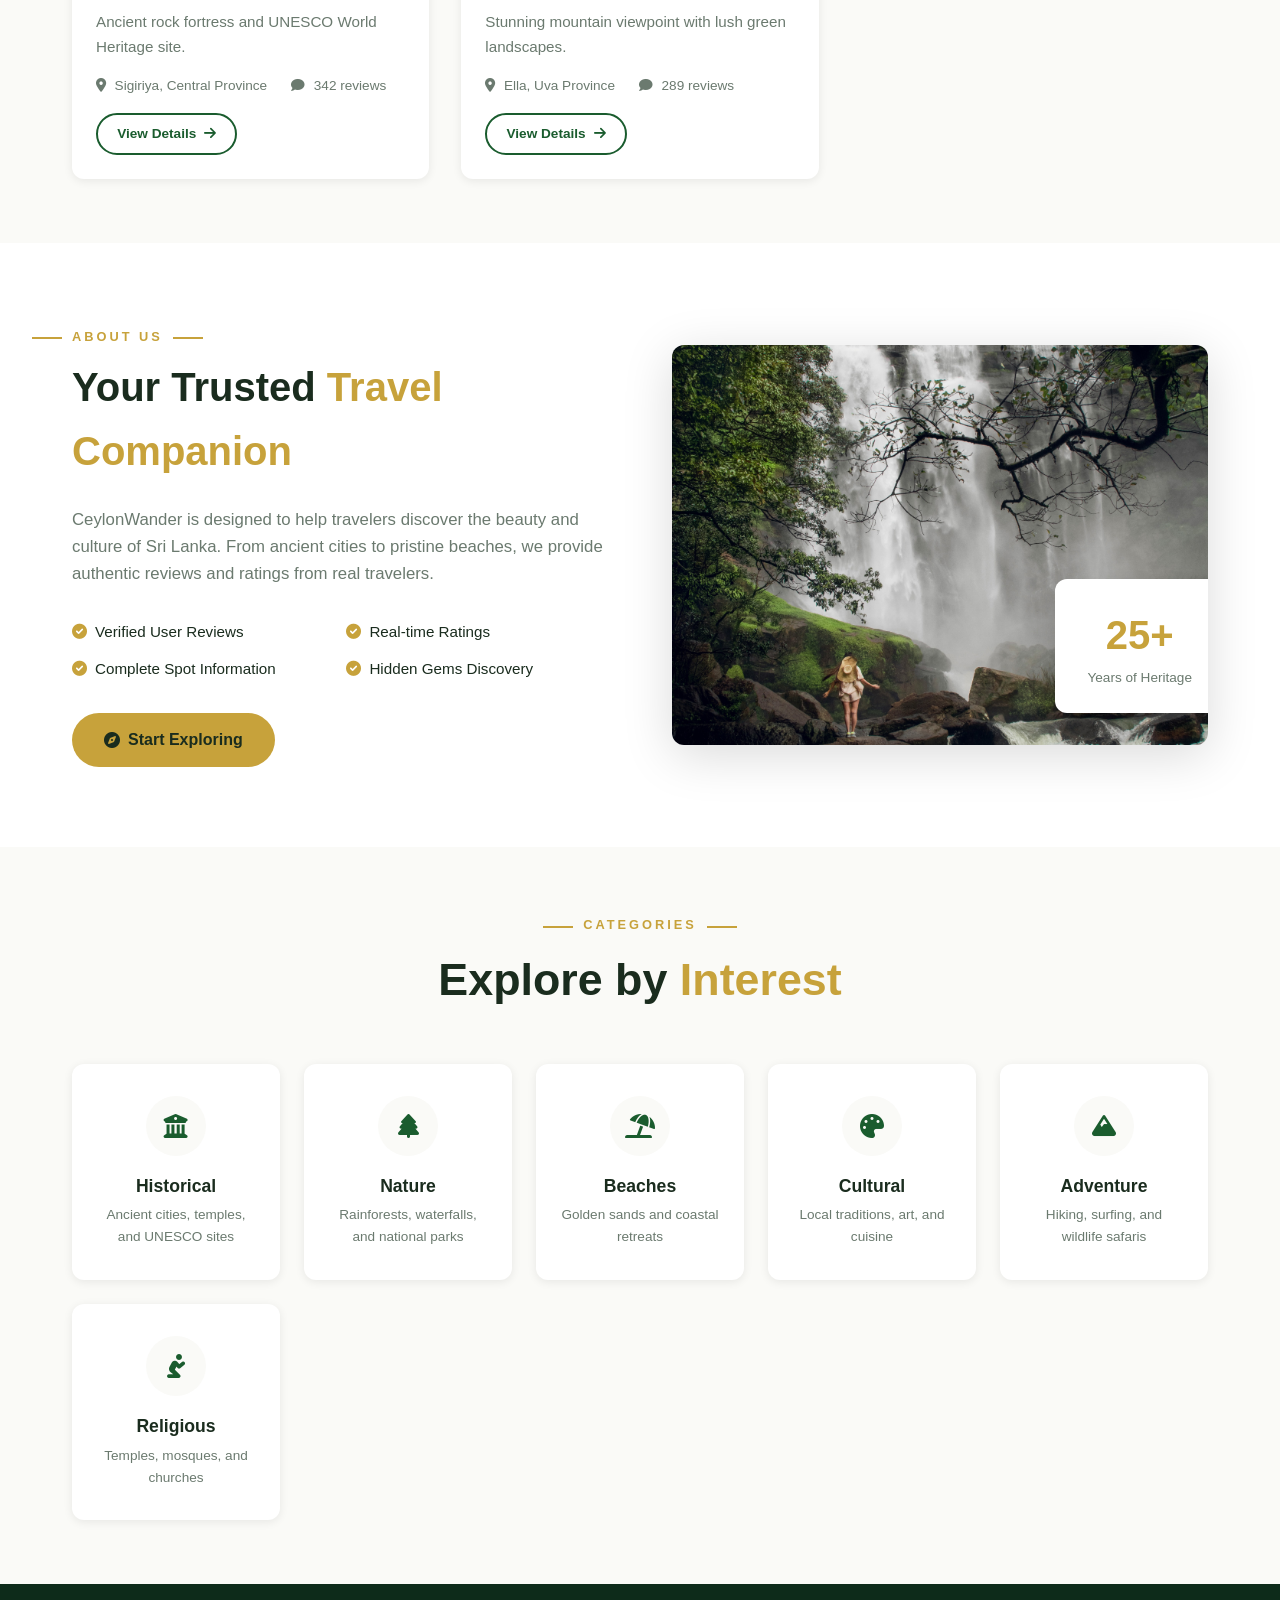
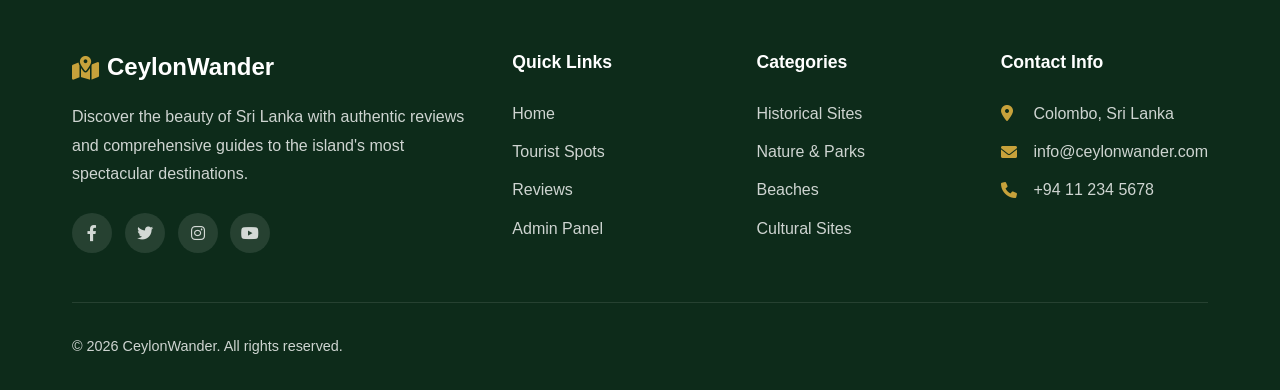
==== commit 4436ae48: "Updated project files" ====
--- a/index.html
+++ b/index.html
@@ -118,7 +118,7 @@
                 <p>Explore the most visited and highly rated attractions in Sri Lanka</p>
             </div>
             <div class="spots-grid" id="spotsGrid">
-                <!-- Spots will be loaded dynamically via JavaScript -->
+                
             </div>
         </div>
     </section>
@@ -288,24 +288,17 @@
         </div>
     </footer>
 
-    <!-- ======================================== -->
-    <!-- SCRIPTS - Load in CORRECT ORDER          -->
-    <!-- ======================================== -->
-    <!-- 1. API Configuration FIRST -->
+   
     <script src="js/api-config.js"></script>
-    <!-- 2. Core Utilities -->
+    
     <script src="js/app.js"></script>
-    <!-- 3. Data Handling -->
+    
     <script src="js/spots.js"></script>
     <script src="js/reviews.js"></script>
 
-    <!-- ======================================== -->
-    <!-- HOME PAGE INITIALIZATION                 -->
-    <!-- ======================================== -->
+    
     <script>
-        /**
-         * Load featured spots from Azure API
-         */
+        
         async function loadFeaturedSpots() {
             try {
                 const spots = await getSpots();
@@ -356,9 +349,7 @@
             }
         }
 
-        /**
-         * Setup data change listener to refresh spots when admin makes changes
-         */
+        
         function setupDataChangeListener() {
             try {
                 const channel = new BroadcastChannel('sl_tourist_data');
@@ -382,9 +373,7 @@
             }
         }
 
-        /**
-         * Initialize hero animations (stats counter)
-         */
+       
         function initHeroAnimations() {
             const stats = document.querySelectorAll('.stat-number');
             stats.forEach(stat => {
@@ -403,9 +392,7 @@
             });
         }
 
-        /**
-         * Initialize search functionality
-         */
+        
         function initSearch() {
             const searchInput = document.getElementById('searchInput');
             if (searchInput) {
@@ -417,9 +404,7 @@
             }
         }
 
-        /**
-         * Search spots function
-         */
+        
         function searchSpots() {
             const query = document.getElementById('searchInput').value;
             if (query.trim()) {
@@ -427,9 +412,7 @@
             }
         }
 
-        /**
-         * Initialize category filters
-         */
+        
         function initCategoryFilters() {
             const filterBtns = document.querySelectorAll('.filter-btn');
             const categoryCards = document.querySelectorAll('.category-card');
@@ -455,9 +438,7 @@
             });
         }
 
-        // ========================================
-        // INITIALIZE ON PAGE LOAD
-        // ========================================
+       
         document.addEventListener('DOMContentLoaded', function() {
             loadFeaturedSpots();
             initHeroAnimations();
@@ -466,7 +447,7 @@
             setupDataChangeListener();
         });
 
-        // Make functions globally available
+        
         window.loadFeaturedSpots = loadFeaturedSpots;
         window.initHeroAnimations = initHeroAnimations;
         window.initSearch = initSearch;
--- a/css/style.css
+++ b/css/style.css
@@ -1,6 +1,3 @@
-/* ========================================
-   CSS VARIABLES & RESET
-   ======================================== */
 :root {
     --primary-green: #1A5C2E;
     --primary-gold: #C7A23B;
@@ -101,9 +98,8 @@
     margin: 0 auto;
 }
 
-/* ========================================
-   NAVBAR
-   ======================================== */
+
+  
 .navbar {
     position: fixed;
     top: 0;
@@ -177,9 +173,6 @@
     color: var(--text-dark);
 }
 
-/* ========================================
-   HERO SECTION
-   ======================================== */
 .hero {
     position: relative;
     min-height: 100vh;
@@ -306,9 +299,7 @@
     margin-right: auto;
 }
 
-/* ========================================
-   BUTTONS
-   ======================================== */
+
 .btn {
     display: inline-flex;
     align-items: center;
@@ -404,9 +395,7 @@
     margin-top: 0.2rem;
 }
 
-/* ========================================
-   SEARCH SECTION
-   ======================================== */
+
 .search-section {
     padding: 3rem 0;
     background: white;
@@ -486,9 +475,7 @@
     border-color: var(--primary-green);
 }
 
-/* ========================================
-   FEATURED SPOTS
-   ======================================== */
+
 .featured-spots {
     padding: 4rem 0;
 }
@@ -572,7 +559,7 @@
     font-size: 0.95rem;
     margin-bottom: 1rem;
     display: -webkit-box;
-    /* -webkit-line-clamp: 2; */
+    
     -webkit-box-orient: vertical;
     overflow: hidden;
 }
@@ -589,9 +576,6 @@
     margin-right: 0.3rem;
 }
 
-/* ========================================
-   ABOUT SECTION
-   ======================================== */
 .about-section {
     padding: 5rem 0;
     background: white;
@@ -673,9 +657,7 @@
     color: var(--text-muted);
 }
 
-/* ========================================
-   CATEGORIES SECTION
-   ======================================== */
+
 .categories-section {
     padding: 4rem 0;
     background: var(--bg-light);
@@ -732,9 +714,7 @@
     color: var(--text-muted);
 }
 
-/* ========================================
-   FOOTER
-   ======================================== */
+
 .footer {
     background: var(--primary-dark);
     color: rgba(255,255,255,0.8);
@@ -823,9 +803,7 @@
     font-size: 0.9rem;
 }
 
-/* ========================================
-   RESPONSIVE DESIGN
-   ======================================== */
+
 @media (max-width: 1024px) {
     .hero-title {
         font-size: 3.5rem;
@@ -966,9 +944,7 @@
     }
 }
 
-/* ========================================
-   SCROLL ANIMATION UTILITY
-   ======================================== */
+
 .fade-in {
     opacity: 0;
     transform: translateY(30px);
@@ -980,9 +956,8 @@
     transform: translateY(0);
 }
 
-/* ========================================
-   UTILITY CLASSES
-   ======================================== */
+
+  
 .text-center { text-align: center; }
 .text-gold { color: var(--primary-gold); }
 .text-green { color: var(--primary-green); }
@@ -995,9 +970,7 @@
 .mt-3 { margin-top: 2rem; }
 .mt-4 { margin-top: 3rem; }
 
-/* ========================================
-   ADDITIONAL HERO ANIMATIONS
-   ======================================== */
+
 @keyframes float {
     0%, 100% { transform: translateY(0px); }
     50% { transform: translateY(-10px); }
@@ -1008,9 +981,7 @@
     display: inline-block;
 }
 
-/* ========================================
-   CLOUD ANIMATION FIXES
-   ======================================== */
+
 @media (max-width: 768px) {
     .cloud-moving img {
         transform: scale(0.05);
